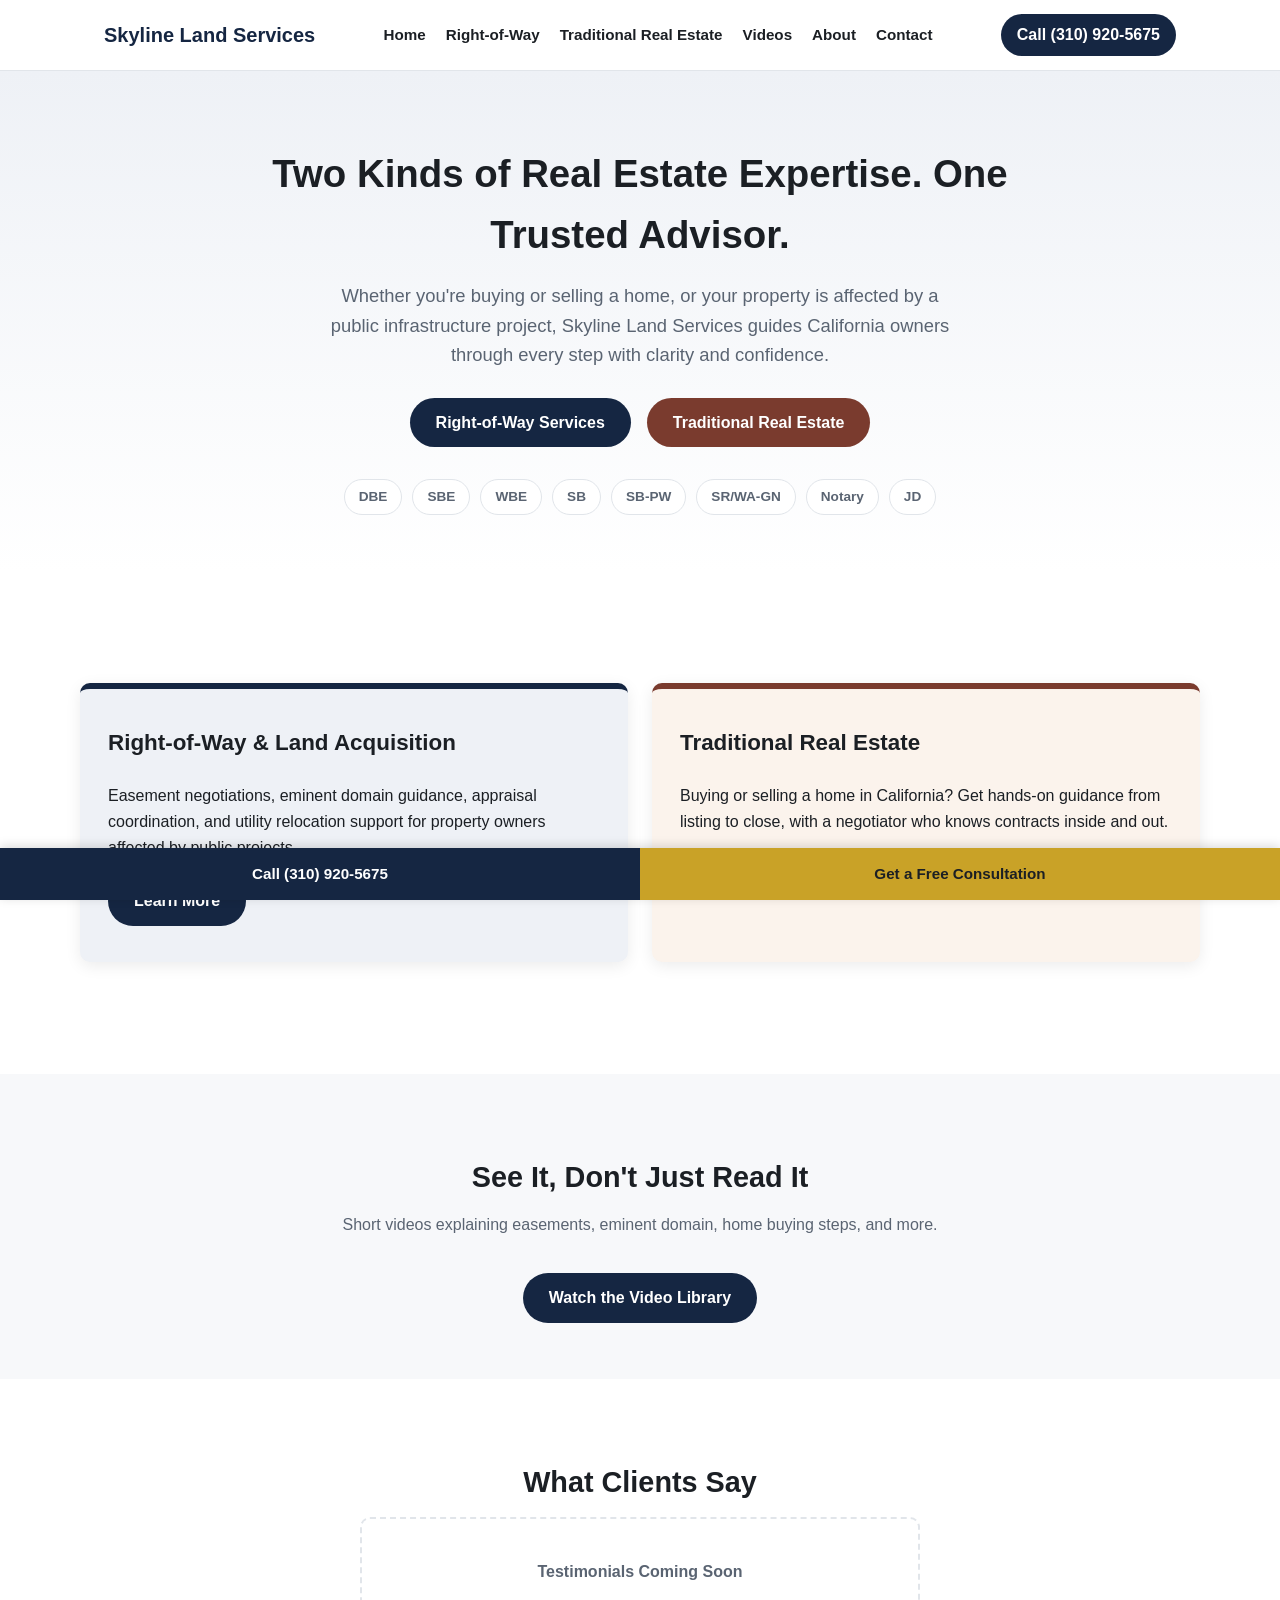
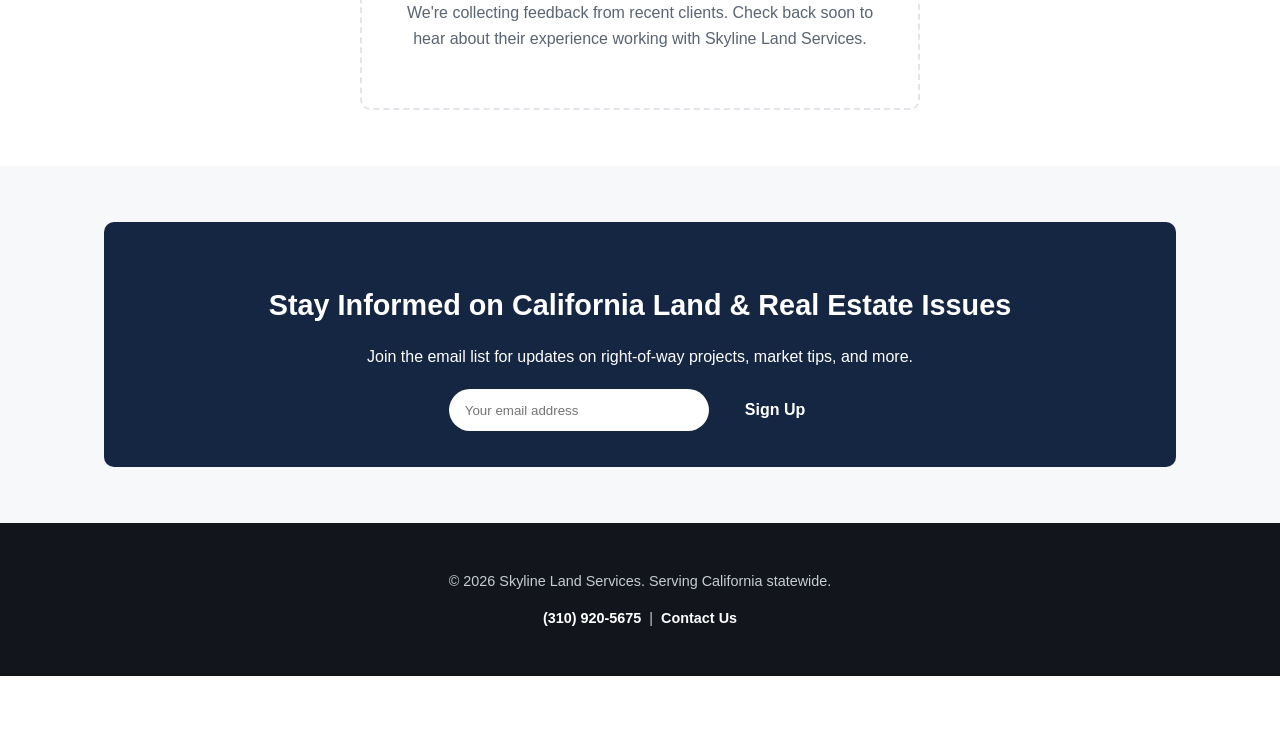
==== index.html @ 7ec5508d "Add files via upload" ====
<!DOCTYPE html>
<html lang="en">
<head>
<meta charset="UTF-8">
<meta name="viewport" content="width=device-width, initial-scale=1.0">
<title>Skyline Land Services | California Real Estate & Right-of-Way Experts</title>
<meta name="description" content="Skyline Land Services helps California landowners and homebuyers navigate both traditional real estate transactions and right-of-way/easement acquisitions. Call (310) 920-5675.">
<meta property="og:title" content="Skyline Land Services | California Real Estate & Right-of-Way Experts">
<meta property="og:description" content="Traditional real estate and right-of-way expertise under one roof. Serving California statewide.">
<meta property="og:type" content="website">
<link rel="stylesheet" href="styles.css">
<script type="application/ld+json">
{
  "@context": "https://schema.org",
  "@type": "RealEstateAgent",
  "name": "Skyline Land Services",
  "telephone": "+1-310-920-5675",
  "areaServed": "California",
  "url": "https://skylinelandservices.com"
}
</script>
</head>
<body>
<header class="site-header">
  <div class="header-inner">
    <a href="index.html" class="logo">Skyline Land Services</a>
    <nav class="main-nav">
      <a href="index.html">Home</a>
      <a href="right-of-way.html">Right-of-Way</a>
      <a href="traditional-real-estate.html">Traditional Real Estate</a>
      <a href="videos.html">Videos</a>
      <a href="about.html">About</a>
      <a href="contact.html">Contact</a>
    </nav>
    <a href="tel:3109205675" class="header-call">Call (310) 920-5675</a>
  </div>
</header>

<section class="hero">
  <div class="container">
    <h1>Two Kinds of Real Estate Expertise. One Trusted Advisor.</h1>
    <p class="lead">Whether you're buying or selling a home, or your property is affected by a public infrastructure project, Skyline Land Services guides California owners through every step with clarity and confidence.</p>
    <div class="hero-ctas">
      <a href="right-of-way.html" class="btn btn-row">Right-of-Way Services</a>
      <a href="traditional-real-estate.html" class="btn btn-trad">Traditional Real Estate</a>
    </div>
    <div class="badges">
      <span class="badge">DBE</span>
      <span class="badge">SBE</span>
      <span class="badge">WBE</span>
      <span class="badge">SB</span>
      <span class="badge">SB-PW</span>
      <span class="badge">SR/WA-GN</span>
      <span class="badge">Notary</span>
      <span class="badge">JD</span>
    </div>
  </div>
</section>

<section class="section">
  <div class="container tracks">
    <div class="track-card track-row">
      <h3>Right-of-Way & Land Acquisition</h3>
      <p>Easement negotiations, eminent domain guidance, appraisal coordination, and utility relocation support for property owners affected by public projects.</p>
      <a href="right-of-way.html" class="btn btn-row">Learn More</a>
    </div>
    <div class="track-card track-trad">
      <h3>Traditional Real Estate</h3>
      <p>Buying or selling a home in California? Get hands-on guidance from listing to close, with a negotiator who knows contracts inside and out.</p>
      <a href="traditional-real-estate.html" class="btn btn-trad">Learn More</a>
    </div>
  </div>
</section>

<section class="section section-alt">
  <div class="container">
    <h2>See It, Don't Just Read It</h2>
    <p class="section-sub">Short videos explaining easements, eminent domain, home buying steps, and more.</p>
    <div style="text-align:center;">
      <a href="videos.html" class="btn btn-row">Watch the Video Library</a>
    </div>
  </div>
</section>

<section class="section">
  <div class="container">
    <h2>What Clients Say</h2>
    <div class="testimonial-soon">
      <strong>Testimonials Coming Soon</strong>
      <p>We're collecting feedback from recent clients. Check back soon to hear about their experience working with Skyline Land Services.</p>
    </div>
  </div>
</section>

<section class="section section-alt">
  <div class="container">
    <div class="signup-box">
      <h2 style="color:#fff;">Stay Informed on California Land & Real Estate Issues</h2>
      <p>Join the email list for updates on right-of-way projects, market tips, and more.</p>
      <form class="signup-form" action="https://formspree.io/f/YOUR_FORM_ID" method="POST">
        <input type="email" name="email" placeholder="Your email address" required>
        <button type="submit" class="btn btn-row">Sign Up</button>
      </form>
    </div>
  </div>
</section>

<footer class="site-footer">
  <div class="container">
    <p>&copy; 2026 Skyline Land Services. Serving California statewide.</p>
    <p><a href="tel:3109205675">(310) 920-5675</a> &nbsp;|&nbsp; <a href="contact.html">Contact Us</a></p>
  </div>
</footer>

<div class="sticky-cta">
  <a href="tel:3109205675">Call (310) 920-5675</a>
  <a href="contact.html" class="sticky-secondary">Get a Free Consultation</a>
</div>

</body>
</html>
---- styles.css ----
:root {
    --row-primary: #152642;
    --row-accent: #c9a227;
    --row-tint: #eef1f6;
    --trad-primary: #7a3b2e;
    --trad-accent: #d9a35f;
    --trad-tint: #fbf3ec;
    --ink: #1b1f24;
    --muted: #5a6472;
    --bg: #ffffff;
    --border: #e1e5ea;
    --radius: 10px;
    --shadow: 0 4px 16px rgba(0,0,0,0.08);
}

* { box-sizing: border-box; }

body {
    margin: 0;
    font-family: 'Segoe UI', Arial, sans-serif;
    color: var(--ink);
    background: var(--bg);
    line-height: 1.6;
    padding-bottom: 60px;
}

a { color: inherit; text-decoration: none; }
img { max-width: 100%; display: block; }

.container { max-width: 1120px; margin: 0 auto; padding: 0 24px; }

.site-header {
    border-bottom: 1px solid var(--border);
    position: sticky;
    top: 0;
    background: #fff;
    z-index: 100;
}

.header-inner {
    max-width: 1120px;
    margin: 0 auto;
    padding: 14px 24px;
    display: flex;
    align-items: center;
    justify-content: space-between;
    flex-wrap: wrap;
    gap: 12px;
}

.logo { font-weight: 700; font-size: 1.25rem; color: var(--row-primary); }
.main-nav { display: flex; gap: 20px; flex-wrap: wrap; }
.main-nav a { font-weight: 600; font-size: 0.95rem; color: var(--ink); }
.main-nav a:hover { color: var(--row-accent); }

.header-call {
    background: var(--row-primary);
    color: #fff !important;
    padding: 8px 16px;
    border-radius: 999px;
    font-weight: 700;
    white-space: nowrap;
}

.btn { display: inline-block; padding: 12px 26px; border-radius: 999px; font-weight: 700; cursor: pointer; border: none; font-size: 1rem; }
.btn-row { background: var(--row-primary); color: #fff; }
.btn-row:hover { background: #0f1c30; }
.btn-trad { background: var(--trad-primary); color: #fff; }
.btn-trad:hover { background: #602d23; }
.btn-outline { background: transparent; border: 2px solid currentColor; }

.hero { padding: 72px 0 56px; text-align: center; background: linear-gradient(180deg, var(--row-tint), #fff); }
.hero h1 { font-size: 2.4rem; max-width: 780px; margin: 0 auto 16px; }
.hero p.lead { max-width: 640px; margin: 0 auto 28px; color: var(--muted); font-size: 1.15rem; }
.hero-ctas { display: flex; gap: 16px; justify-content: center; flex-wrap: wrap; margin-bottom: 32px; }

.badges { display: flex; flex-wrap: wrap; gap: 10px; justify-content: center; }
.badge { background: #fff; border: 1px solid var(--border); border-radius: 999px; padding: 6px 14px; font-size: 0.85rem; font-weight: 600; color: var(--muted); }

.tracks { display: grid; grid-template-columns: 1fr 1fr; gap: 24px; padding: 56px 0; }
@media (max-width: 760px) { .tracks { grid-template-columns: 1fr; } }
.track-card { border-radius: var(--radius); padding: 36px 28px; box-shadow: var(--shadow); }
.track-row { background: var(--row-tint); border-top: 6px solid var(--row-primary); }
.track-trad { background: var(--trad-tint); border-top: 6px solid var(--trad-primary); }
.track-card h3 { font-size: 1.4rem; margin-top: 0; }

.section { padding: 56px 0; }
.section-alt { background: #f7f8fa; }
             .section h2 { font-size: 1.8rem; text-align: center; margin-bottom: 12px; }
.section p.section-sub { text-align: center; color: var(--muted); max-width: 640px; margin: 0 auto 36px; }

.faq details { border: 1px solid var(--border); border-radius: var(--radius); padding: 16px 20px; margin-bottom: 12px; background: #fff; }
.faq summary { font-weight: 700; cursor: pointer; }
.faq p { margin: 12px 0 0; color: var(--muted); }

.signup-box { background: var(--row-primary); color: #fff; border-radius: var(--radius); padding: 36px; text-align: center; }
.signup-box.trad { background: var(--trad-primary); }
.signup-form { display: flex; gap: 10px; justify-content: center; flex-wrap: wrap; margin-top: 20px; }
.signup-form input[type=email] { padding: 12px 16px; border-radius: 999px; border: none; min-width: 260px; }

.testimonial-soon { border: 2px dashed var(--border); border-radius: var(--radius); padding: 40px; text-align: center; color: var(--muted); max-width: 560px; margin: 0 auto; }

.video-grid { display: grid; grid-template-columns: repeat(3, 1fr); gap: 20px; }
@media (max-width: 900px) { .video-grid { grid-template-columns: 1fr 1fr; } }
@media (max-width: 600px) { .video-grid { grid-template-columns: 1fr; } }
.video-card { border-radius: var(--radius); overflow: hidden; border: 1px solid var(--border); background: #fff; }
.video-thumb { aspect-ratio: 9/16; background: repeating-linear-gradient(45deg, #eceff2, #eceff2 10px, #e3e7eb 10px, #e3e7eb 20px); display: flex; align-items: center; justify-content: center; position: relative; }
.coming-soon-badge { position: absolute; top: 10px; right: 10px; background: #6b7280; color: #fff; font-size: 0.7rem; font-weight: 700; padding: 4px 10px; border-radius: 999px; letter-spacing: 0.05em; }
.clock-icon { font-size: 2rem; opacity: 0.5; }
.video-card-body { padding: 14px 16px; }
.video-card-body h4 { margin: 0 0 4px; font-size: 1rem; }
.video-card-body p { margin: 0; font-size: 0.85rem; color: var(--muted); }
.featured-video { max-width: 420px; margin: 0 auto 48px; text-align: center; }

.contact-form { max-width: 560px; margin: 0 auto; display: flex; flex-direction: column; gap: 16px; }
.contact-form label { font-weight: 600; font-size: 0.9rem; }
.contact-form input, .contact-form select, .contact-form textarea { width: 100%; padding: 12px 14px; border: 1px solid var(--border); border-radius: 8px; font-size: 1rem; font-family: inherit; margin-top: 6px; }

  .sticky-cta { position: fixed; bottom: 0; left: 0; right: 0; background: var(--row-primary); display: flex; z-index: 200; box-shadow: 0 -2px 10px rgba(0,0,0,0.15); }
.sticky-cta a { flex: 1; text-align: center; padding: 14px 8px; color: #fff; font-weight: 700; font-size: 0.95rem; }
.sticky-cta a.sticky-secondary { background: var(--row-accent); color: var(--ink); }

.site-footer { background: #12161c; color: #c7ccd3; padding: 32px 0; text-align: center; font-size: 0.9rem; }
.site-footer a { color: #fff; font-weight: 600; }

.theme-row h1, .theme-row h2, .theme-row .logo { color: var(--row-primary); }
.theme-trad h1, .theme-trad h2, .theme-trad .logo { color: var(--trad-primary); }
.theme-row .hero { background: linear-gradient(180deg, var(--row-tint), #fff); }
.theme-trad .hero { background: linear-gradient(180deg, var(--trad-tint), #fff); }
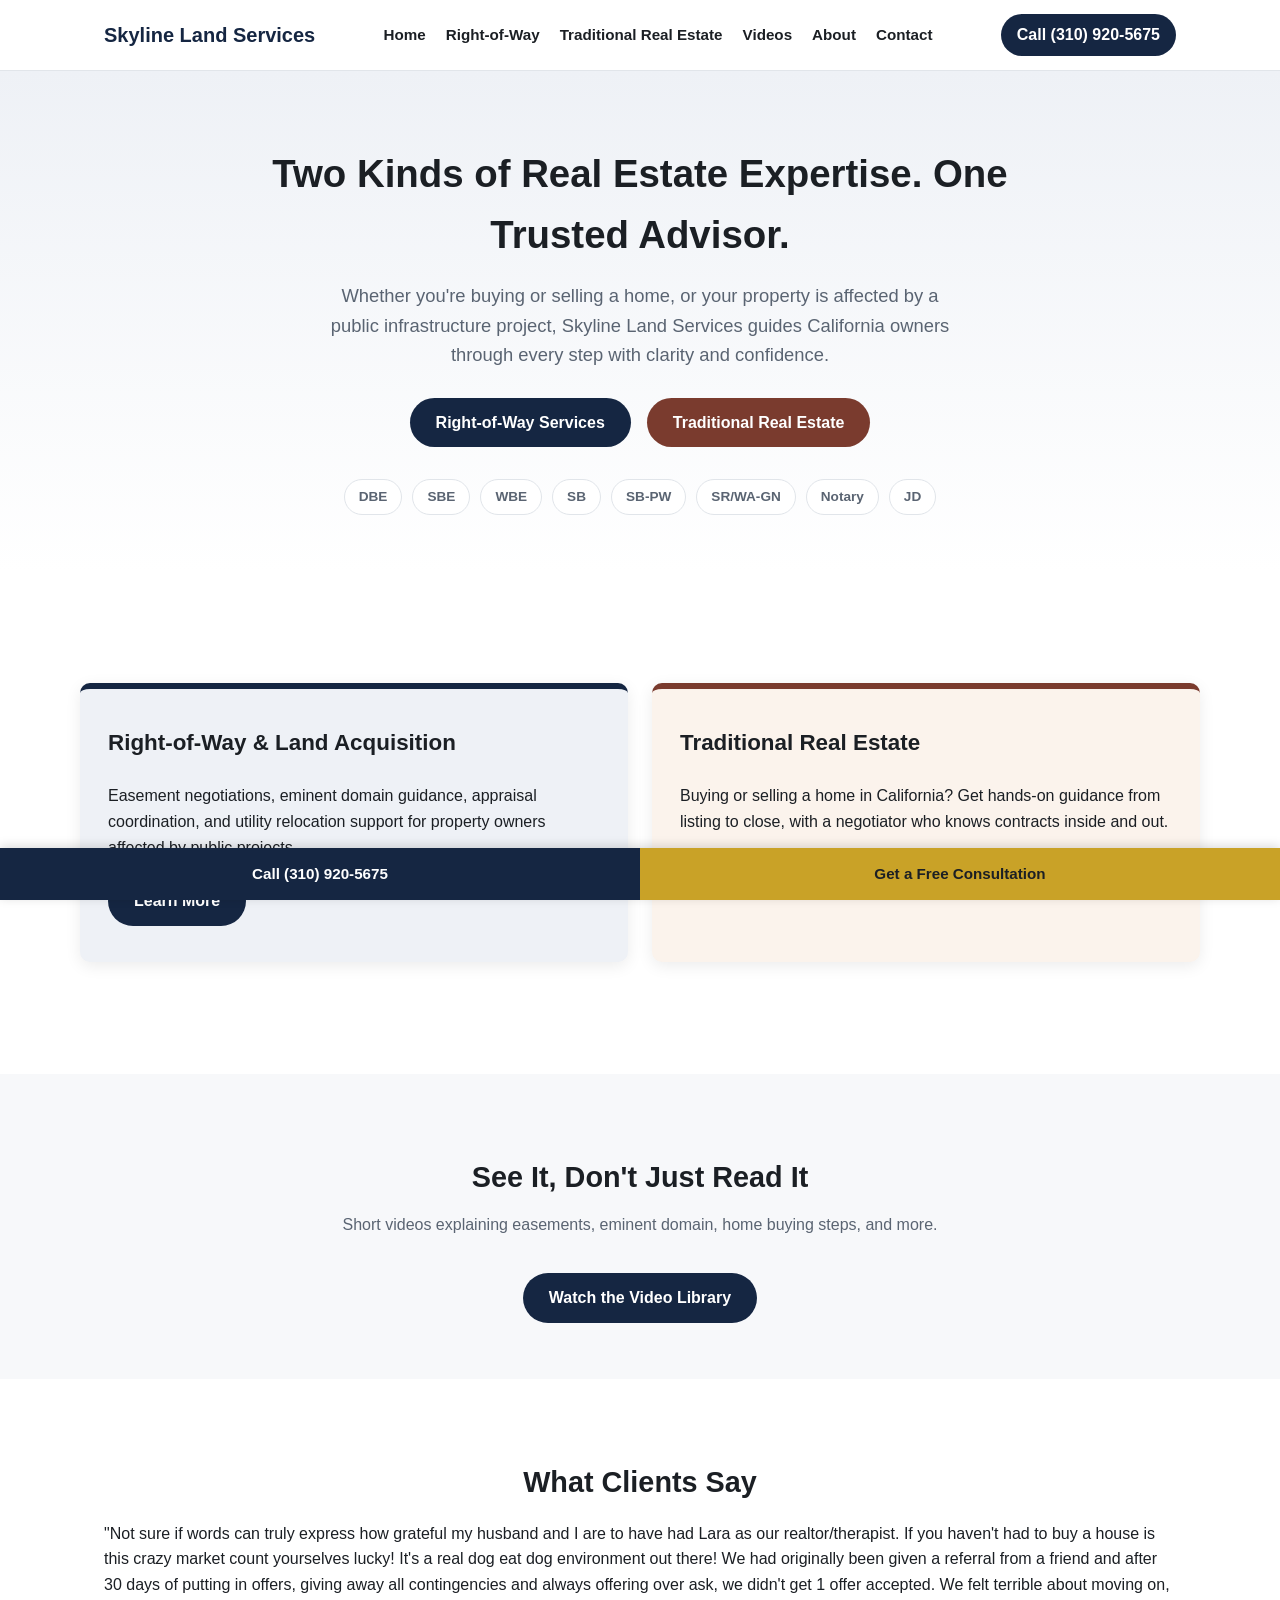
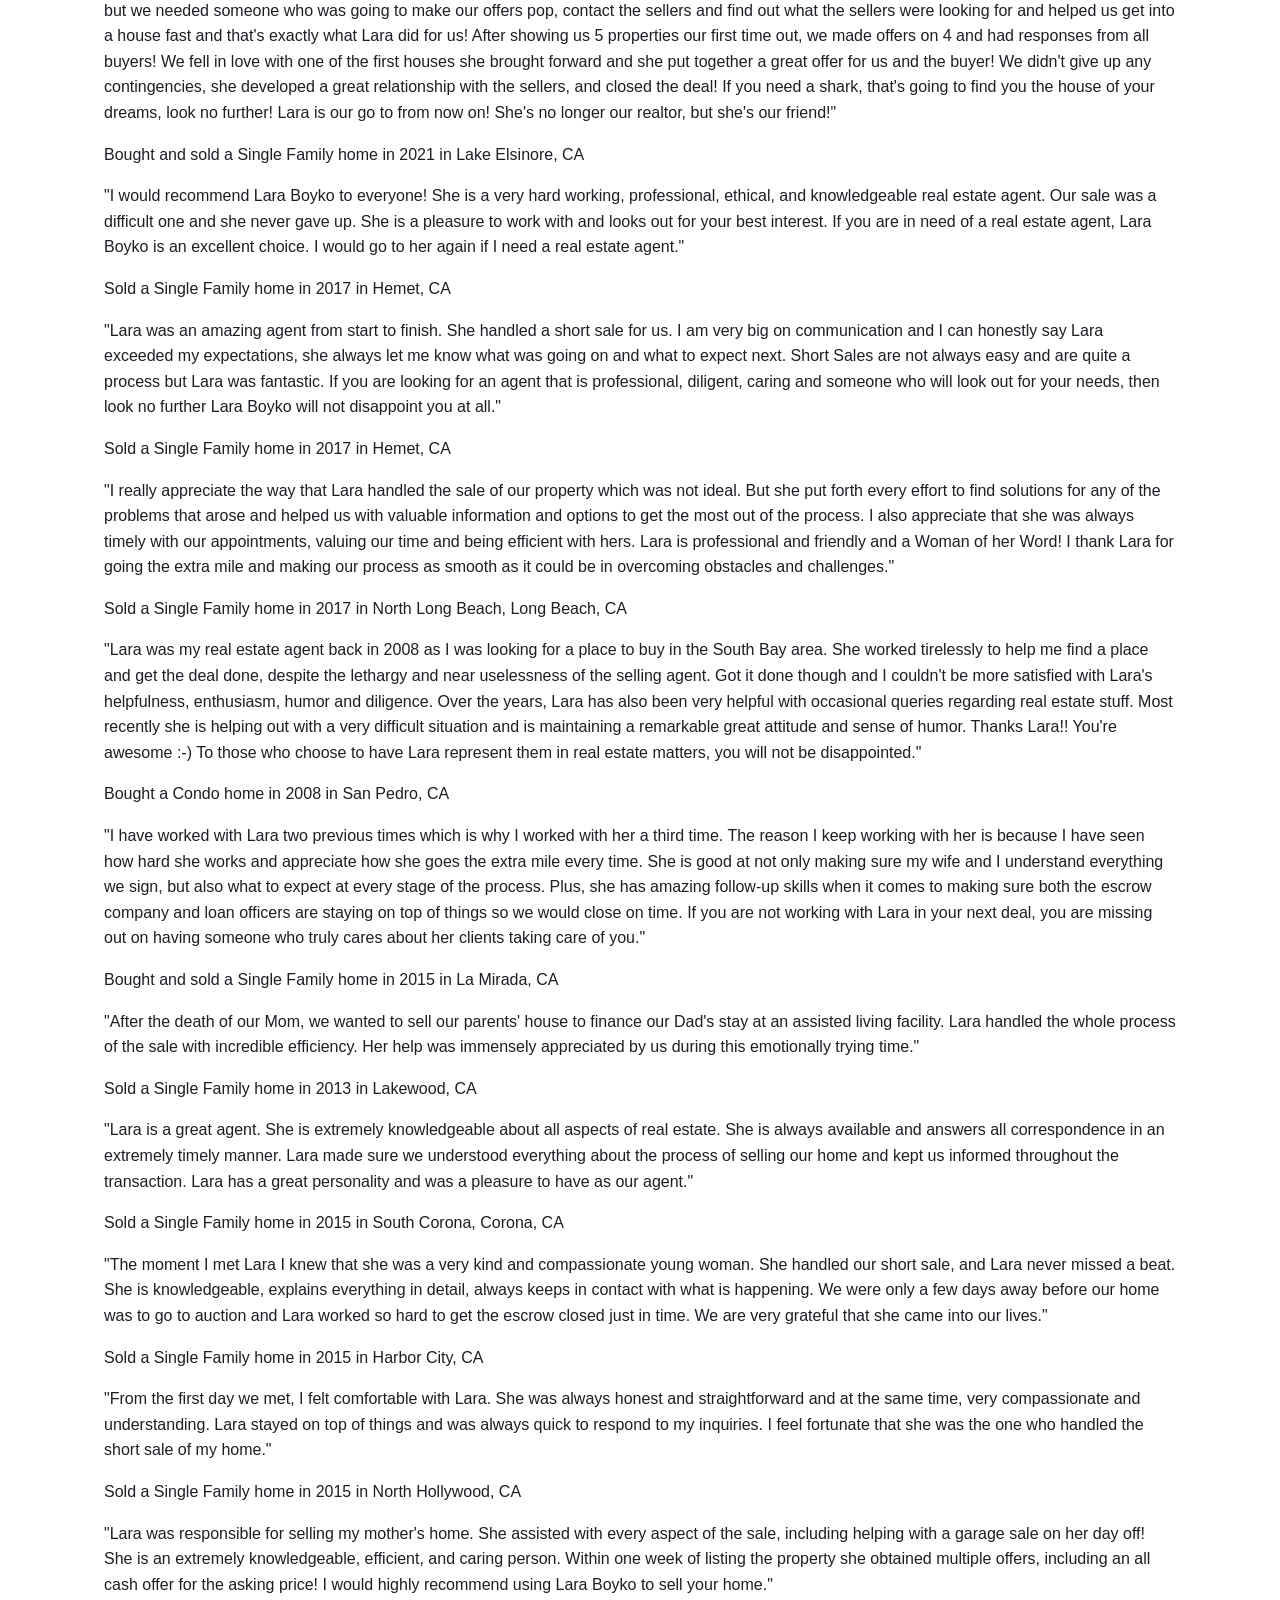
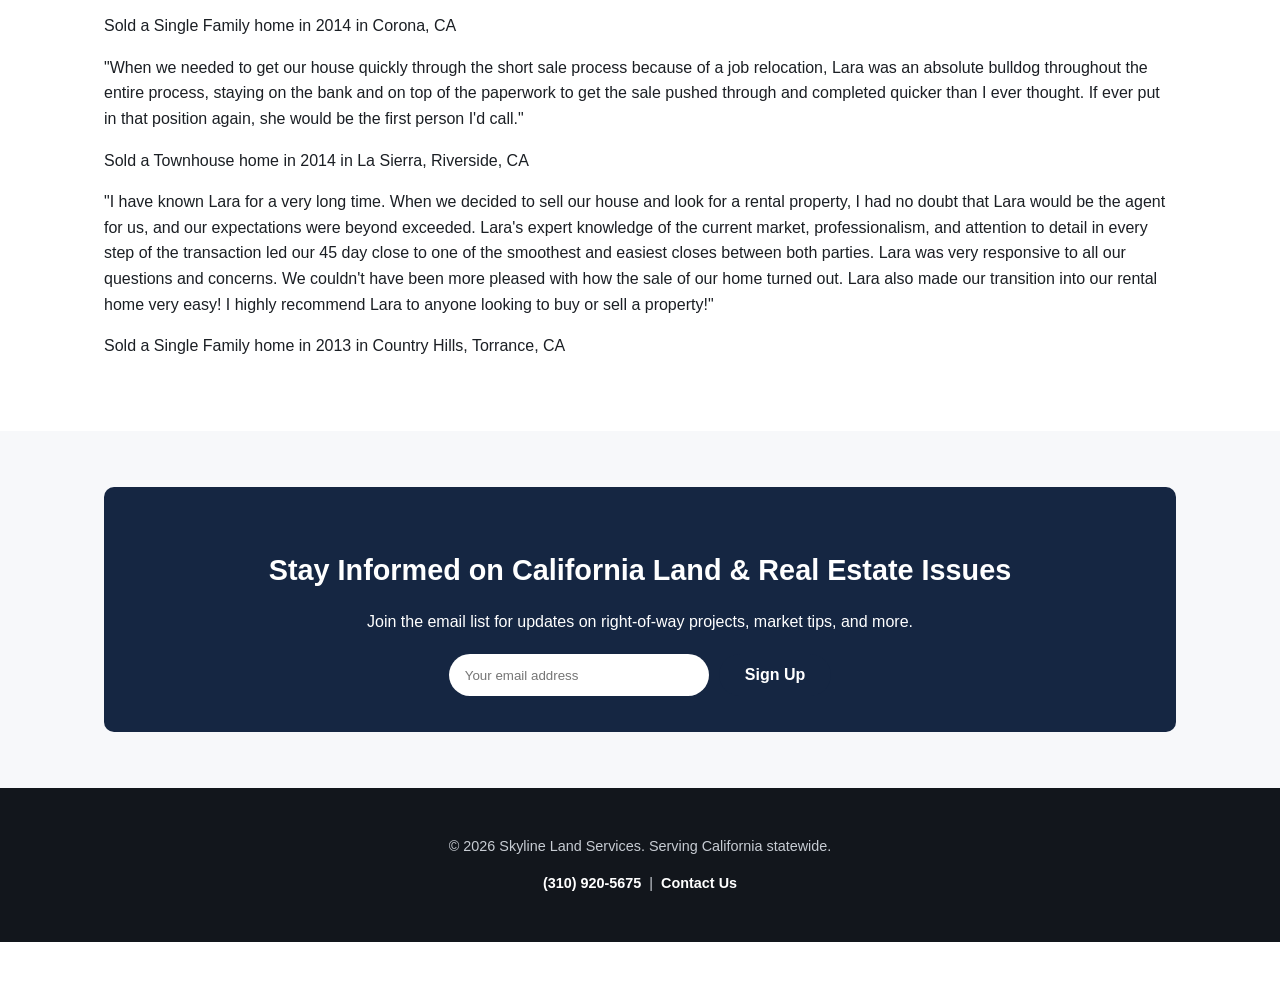
==== commit 35b77662: "Add testimonials section with client feedback" ====
--- a/index.html
+++ b/index.html
@@ -85,10 +85,60 @@
 <section class="section">
   <div class="container">
     <h2>What Clients Say</h2>
-    <div class="testimonial-soon">
-      <strong>Testimonials Coming Soon</strong>
-      <p>We're collecting feedback from recent clients. Check back soon to hear about their experience working with Skyline Land Services.</p>
-    </div>
+<div class="testimonial-grid">
+          <div class="testimonial-card">
+                    <p class="testimonial-quote">"Not sure if words can truly express how grateful my husband and I are to have had Lara as our realtor/therapist. If you haven't had to buy a house is this crazy market count yourselves lucky! It's a real dog eat dog environment out there! We had originally been given a referral from a friend and after 30 days of putting in offers, giving away all contingencies and always offering over ask, we didn't get 1 offer accepted. We felt terrible about moving on, but we needed someone who was going to make our offers pop, contact the sellers and find out what the sellers were looking for and helped us get into a house fast and that's exactly what Lara did for us! After showing us 5 properties our first time out, we made offers on 4 and had responses from all buyers! We fell in love with one of the first houses she brought forward and she put together a great offer for us and the buyer! We didn't give up any contingencies, she developed a great relationship with the sellers, and closed the deal! If you need a shark, that's going to find you the house of your dreams, look no further! Lara is our go to from now on! She's no longer our realtor, but she's our friend!"</p>
+            <p class="testimonial-meta">Bought and sold a Single Family home in 2021 in Lake Elsinore, CA</p>
+          </div>
+          <div class="testimonial-card">
+                    <p class="testimonial-quote">"I would recommend Lara Boyko to everyone! She is a very hard working, professional, ethical, and knowledgeable real estate agent. Our sale was a difficult one and she never gave up. She is a pleasure to work with and looks out for your best interest. If you are in need of a real estate agent, Lara Boyko is an excellent choice. I would go to her again if I need a real estate agent."</p>
+            <p class="testimonial-meta">Sold a Single Family home in 2017 in Hemet, CA</p>
+          </div>
+          <div class="testimonial-card">
+                    <p class="testimonial-quote">"Lara was an amazing agent from start to finish. She handled a short sale for us. I am very big on communication and I can honestly say Lara exceeded my expectations, she always let me know what was going on and what to expect next. Short Sales are not always easy and are quite a process but Lara was fantastic. If you are looking for an agent that is professional, diligent, caring and someone who will look out for your needs, then look no further Lara Boyko will not disappoint you at all."</p>
+            <p class="testimonial-meta">Sold a Single Family home in 2017 in Hemet, CA</p>
+          </div>
+          <div class="testimonial-card">
+                    <p class="testimonial-quote">"I really appreciate the way that Lara handled the sale of our property which was not ideal. But she put forth every effort to find solutions for any of the problems that arose and helped us with valuable information and options to get the most out of the process. I also appreciate that she was always timely with our appointments, valuing our time and being efficient with hers. Lara is professional and friendly and a Woman of her Word! I thank Lara for going the extra mile and making our process as smooth as it could be in overcoming obstacles and challenges."</p>
+            <p class="testimonial-meta">Sold a Single Family home in 2017 in North Long Beach, Long Beach, CA</p>
+          </div>
+          <div class="testimonial-card">
+                    <p class="testimonial-quote">"Lara was my real estate agent back in 2008 as I was looking for a place to buy in the South Bay area. She worked tirelessly to help me find a place and get the deal done, despite the lethargy and near uselessness of the selling agent. Got it done though and I couldn't be more satisfied with Lara's helpfulness, enthusiasm, humor and diligence. Over the years, Lara has also been very helpful with occasional queries regarding real estate stuff. Most recently she is helping out with a very difficult situation and is maintaining a remarkable great attitude and sense of humor. Thanks Lara!! You're awesome :-) To those who choose to have Lara represent them in real estate matters, you will not be disappointed."</p>
+            <p class="testimonial-meta">Bought a Condo home in 2008 in San Pedro, CA</p>
+          </div>
+          <div class="testimonial-card">
+                    <p class="testimonial-quote">"I have worked with Lara two previous times which is why I worked with her a third time. The reason I keep working with her is because I have seen how hard she works and appreciate how she goes the extra mile every time. She is good at not only making sure my wife and I understand everything we sign, but also what to expect at every stage of the process. Plus, she has amazing follow-up skills when it comes to making sure both the escrow company and loan officers are staying on top of things so we would close on time. If you are not working with Lara in your next deal, you are missing out on having someone who truly cares about her clients taking care of you."</p>
+            <p class="testimonial-meta">Bought and sold a Single Family home in 2015 in La Mirada, CA</p>
+          </div>
+          <div class="testimonial-card">
+                    <p class="testimonial-quote">"After the death of our Mom, we wanted to sell our parents' house to finance our Dad's stay at an assisted living facility. Lara handled the whole process of the sale with incredible efficiency. Her help was immensely appreciated by us during this emotionally trying time."</p>
+            <p class="testimonial-meta">Sold a Single Family home in 2013 in Lakewood, CA</p>
+          </div>
+          <div class="testimonial-card">
+                    <p class="testimonial-quote">"Lara is a great agent. She is extremely knowledgeable about all aspects of real estate. She is always available and answers all correspondence in an extremely timely manner. Lara made sure we understood everything about the process of selling our home and kept us informed throughout the transaction. Lara has a great personality and was a pleasure to have as our agent."</p>
+            <p class="testimonial-meta">Sold a Single Family home in 2015 in South Corona, Corona, CA</p>
+          </div>
+          <div class="testimonial-card">
+                    <p class="testimonial-quote">"The moment I met Lara I knew that she was a very kind and compassionate young woman. She handled our short sale, and Lara never missed a beat. She is knowledgeable, explains everything in detail, always keeps in contact with what is happening. We were only a few days away before our home was to go to auction and Lara worked so hard to get the escrow closed just in time. We are very grateful that she came into our lives."</p>
+            <p class="testimonial-meta">Sold a Single Family home in 2015 in Harbor City, CA</p>
+          </div>
+          <div class="testimonial-card">
+                    <p class="testimonial-quote">"From the first day we met, I felt comfortable with Lara. She was always honest and straightforward and at the same time, very compassionate and understanding. Lara stayed on top of things and was always quick to respond to my inquiries. I feel fortunate that she was the one who handled the short sale of my home."</p>
+            <p class="testimonial-meta">Sold a Single Family home in 2015 in North Hollywood, CA</p>
+          </div>
+          <div class="testimonial-card">
+                    <p class="testimonial-quote">"Lara was responsible for selling my mother's home. She assisted with every aspect of the sale, including helping with a garage sale on her day off! She is an extremely knowledgeable, efficient, and caring person. Within one week of listing the property she obtained multiple offers, including an all cash offer for the asking price! I would highly recommend using Lara Boyko to sell your home."</p>
+            <p class="testimonial-meta">Sold a Single Family home in 2014 in Corona, CA</p>
+          </div>
+          <div class="testimonial-card">
+                    <p class="testimonial-quote">"When we needed to get our house quickly through the short sale process because of a job relocation, Lara was an absolute bulldog throughout the entire process, staying on the bank and on top of the paperwork to get the sale pushed through and completed quicker than I ever thought. If ever put in that position again, she would be the first person I'd call."</p>
+            <p class="testimonial-meta">Sold a Townhouse home in 2014 in La Sierra, Riverside, CA</p>
+          </div>
+          <div class="testimonial-card">
+                    <p class="testimonial-quote">"I have known Lara for a very long time. When we decided to sell our house and look for a rental property, I had no doubt that Lara would be the agent for us, and our expectations were beyond exceeded. Lara's expert knowledge of the current market, professionalism, and attention to detail in every step of the transaction led our 45 day close to one of the smoothest and easiest closes between both parties. Lara was very responsive to all our questions and concerns. We couldn't have been more pleased with how the sale of our home turned out. Lara also made our transition into our rental home very easy! I highly recommend Lara to anyone looking to buy or sell a property!"</p>
+            <p class="testimonial-meta">Sold a Single Family home in 2013 in Country Hills, Torrance, CA</p>
+          </div>
+</div>
   </div>
 </section>
 
@@ -97,7 +147,7 @@
     <div class="signup-box">
       <h2 style="color:#fff;">Stay Informed on California Land & Real Estate Issues</h2>
       <p>Join the email list for updates on right-of-way projects, market tips, and more.</p>
-      <form class="signup-form" action="https://formspree.io/f/YOUR_FORM_ID" method="POST">
+      <form class="signup-form" action="https://formspree.io/f/xoeaqyrw" method="POST">
         <input type="email" name="email" placeholder="Your email address" required>
         <button type="submit" class="btn btn-row">Sign Up</button>
       </form>
